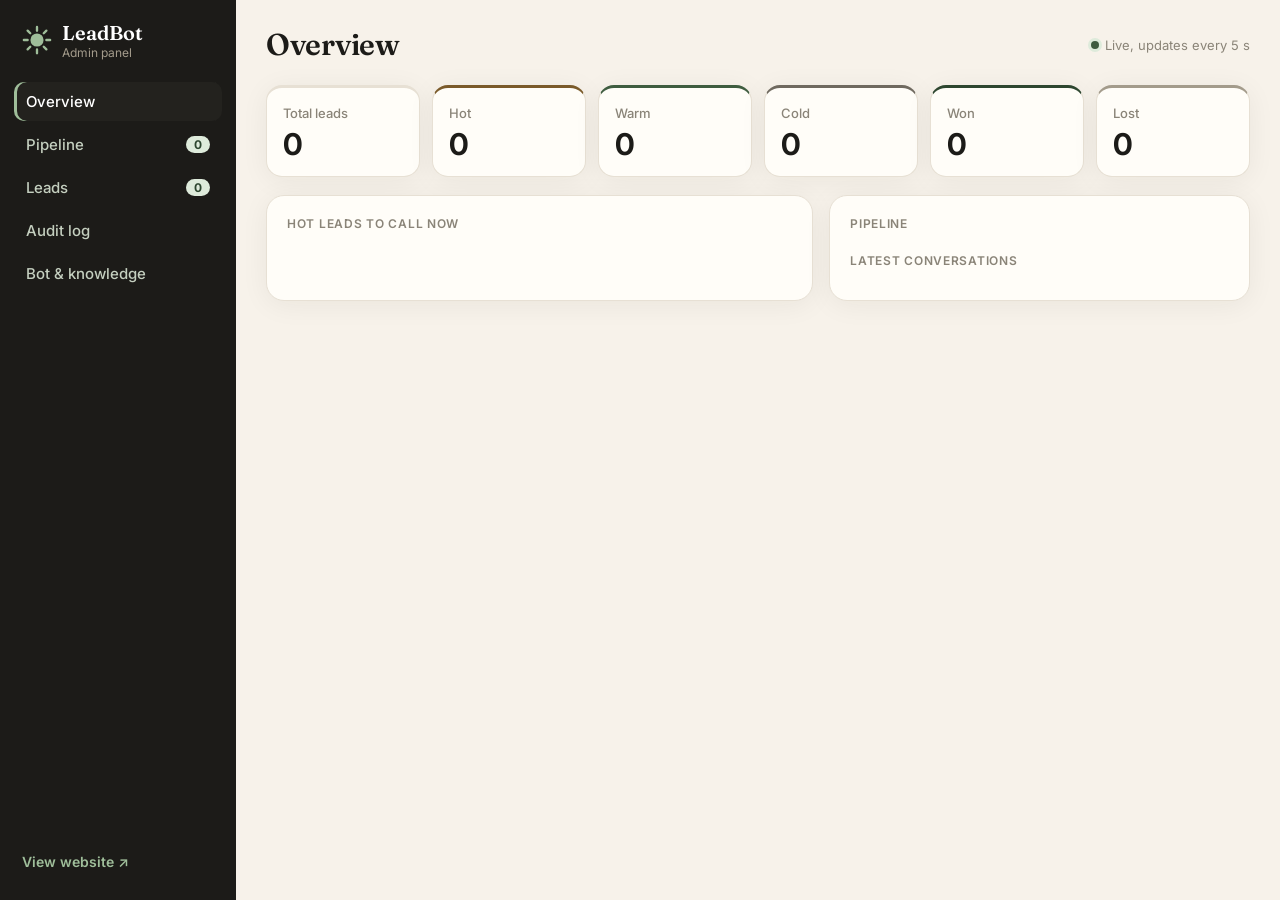
==== static/admin.html @ 6dea68d0 "Add styled report PDF and serve Fraunces + Inter locally report/build_report.py turns report/report." ====
<!doctype html>
<html lang="en">
<head>
  <meta charset="utf-8">
  <meta name="viewport" content="width=device-width, initial-scale=1">
  <title>LeadBot Admin Panel</title>
  <link rel="stylesheet" href="/static/fonts/fonts.css">
  <link rel="stylesheet" href="/static/admin.css">
</head>
<body>
  <aside class="side">
    <div class="brand">
      <svg viewBox="0 0 32 32" aria-hidden="true"><circle cx="16" cy="16" r="7" fill="#9FBE9A"/><g stroke="#9FBE9A" stroke-width="2.5" stroke-linecap="round"><path d="M16 2v4M16 26v4M2 16h4M26 16h4M6 6l2.8 2.8M23.2 23.2 26 26M6 26l2.8-2.8M23.2 8.8 26 6"/></g></svg>
      <div>LeadBot<small id="biz">Admin panel</small></div>
    </div>
    <nav>
      <a href="#overview" data-page="overview">Overview</a>
      <a href="#pipeline" data-page="pipeline">Pipeline <span id="nav-open" class="count">0</span></a>
      <a href="#leads" data-page="leads">Leads <span id="nav-count" class="count">0</span></a>
      <a href="#audit" data-page="audit">Audit log</a>
      <a href="#bot" data-page="bot">Bot &amp; knowledge <span id="nav-un" class="count alert" title="Unanswered questions" hidden>0</span></a>
    </nav>
    <div class="side-foot">
      <a href="/" target="_blank">View website &#8599;</a>
      <span id="mode" class="mode"></span>
    </div>
  </aside>

  <main>
    <header class="top">
      <h1 id="page-title">Overview</h1>
      <span class="live"><i></i> Live, updates every 5 s</span>
    </header>

    <!-- OVERVIEW -->
    <section id="page-overview" class="page">
      <div class="kpis">
        <div class="kpi"><span>Total leads</span><b id="k-total">0</b></div>
        <div class="kpi hot"><span>Hot</span><b id="k-hot">0</b></div>
        <div class="kpi warm"><span>Warm</span><b id="k-warm">0</b></div>
        <div class="kpi cold"><span>Cold</span><b id="k-cold">0</b></div>
        <div class="kpi won"><span>Won</span><b id="k-won">0</b></div>
        <div class="kpi lost"><span>Lost</span><b id="k-lost">0</b></div>
      </div>
      <div class="cols">
        <div class="box">
          <h2>Hot leads to call now</h2>
          <div id="hot-list" class="mini"></div>
        </div>
        <div class="box">
          <h2>Pipeline</h2>
          <div id="pipeline"></div>
          <h2 class="mt">Latest conversations</h2>
          <div id="recent-list" class="mini"></div>
        </div>
      </div>
    </section>

    <!-- PIPELINE: deals board, one column per stage -->
    <section id="page-pipeline" class="page" hidden>
      <div class="toolbar">
        <div id="p-tiers" class="tabs"></div>
        <label class="switch"><input type="checkbox" id="p-anon"> Show visitors without contact details</label>
      </div>
      <p class="hint">Drag a card to another column to move the deal. Click a card to open the lead. On a phone, open the lead and pick its stage.</p>
      <div id="board" class="board"></div>
    </section>

    <!-- LEADS -->
    <section id="page-leads" class="page" hidden>
      <div class="toolbar">
        <div id="tabs" class="tabs" role="tablist"></div>
        <input id="search" type="search" placeholder="Search name, phone, need...">
      </div>
      <p class="hint">Hot, Warm and Cold show open leads (any stage except Won or Lost). Won and Lost are closed deals you marked yourself.</p>
      <div class="table-wrap">
        <table>
          <thead><tr><th>Lead</th><th>Score</th><th>Need</th><th>Budget</th><th>Timeline</th><th>Stage</th><th>Last active</th></tr></thead>
          <tbody id="rows"></tbody>
        </table>
      </div>
    </section>

    <!-- AUDIT LOG -->
    <section id="page-audit" class="page" hidden>
      <div class="toolbar"><div id="a-tabs" class="tabs"></div></div>
      <p class="hint">Every owner action and key system event, newest first (the last 300).</p>
      <div class="table-wrap">
        <table class="audit">
          <thead><tr><th>When</th><th>Who</th><th>What</th><th>Details</th></tr></thead>
          <tbody id="a-rows"></tbody>
        </table>
      </div>
    </section>

    <!-- BOT -->
    <section id="page-bot" class="page" hidden>
      <div class="kpis three">
        <div class="kpi"><span>Bot mode</span><b id="b-mode">-</b><small id="b-mode-note"></small></div>
        <div class="kpi"><span>Lead scoring</span><b id="b-clf">-</b><small id="b-clf-note"></small></div>
        <div class="kpi"><span>Knowledge base</span><b id="b-sections">0</b><small id="b-sources">topics the bot can answer</small></div>
      </div>

      <!-- Try a question against the knowledge base and see what the bot would find -->
      <div class="box">
        <div class="box-head">
          <h2>Test the knowledge</h2>
          <a class="btn ghost" href="/chat" target="_blank">Open bot tester &#8599;</a>
        </div>
        <form id="kt-form" class="inline-form">
          <input id="kt-q" placeholder="Ask a test question, e.g. do you sell generators?" maxlength="500">
          <button class="btn" type="submit">Test</button>
        </form>
        <div id="kt-out"></div>
      </div>

      <div class="box mt16">
        <div class="box-head">
          <h2>Train the knowledge base</h2>
        </div>
        <div id="kb-tabs" class="tabs sub-tabs">
          <button data-kbtab="qa" class="active">Q&amp;A <span id="c-qa">0</span></button>
          <button data-kbtab="unanswered">Unanswered <span id="c-un" class="alert">0</span></button>
          <button data-kbtab="docs">Documents &amp; websites <span id="c-docs">0</span></button>
          <button data-kbtab="text">Main text</button>
        </div>

        <!-- Q&A pairs -->
        <div id="kb-qa" class="kb-pane">
          <p class="hint">Add a question and its answer. Add other ways people ask it (for example in Roman Urdu), one per line, so the bot recognises them too.</p>
          <form id="qa-form" class="qa-form">
            <input type="hidden" id="qa-id">
            <input type="hidden" id="qa-unanswered">
            <label>Question<input id="qa-q" required minlength="3" maxlength="300" placeholder="Do you install in Multan?"></label>
            <label>Other ways to ask <small>(optional, one per line)</small>
              <textarea id="qa-v" rows="2" maxlength="1000" placeholder="Multan mein lagate ho?&#10;Is Multan in your service area?"></textarea></label>
            <label>Answer<textarea id="qa-a" rows="3" required minlength="2" maxlength="2000" placeholder="Not yet. We currently install in Karachi, Lahore and Islamabad."></textarea></label>
            <div class="row">
              <button class="btn" type="submit" id="qa-submit">Add Q&amp;A</button>
              <button class="btn ghost" type="button" id="qa-cancel" hidden>Cancel</button>
              <span id="qa-status" class="hint"></span>
            </div>
          </form>
          <div id="qa-list" class="kb-list"></div>
        </div>

        <!-- Questions the bot could not answer -->
        <div id="kb-unanswered" class="kb-pane" hidden>
          <p class="hint">Questions visitors asked that the knowledge base could not answer confidently. Answer one and the bot knows it from the next message onwards.</p>
          <div id="un-list" class="kb-list"></div>
        </div>

        <!-- Uploaded files and imported web pages -->
        <div id="kb-docs" class="kb-pane" hidden>
          <div class="import-grid">
            <label class="drop" id="drop">
              <input type="file" id="file-in" accept=".pdf,.docx,.txt,.md" hidden>
              <b>Upload a document</b>
              <span>PDF, Word (.docx), TXT or Markdown, up to 5 MB. Click or drop a file here.</span>
            </label>
            <form id="url-form" class="url-box">
              <b>Import a web page</b>
              <span>Paste a page address, e.g. the business's existing website. Needs internet.</span>
              <div class="inline-form">
                <input id="url-in" type="url" placeholder="https://example.com/services" required>
                <button class="btn" type="submit">Import</button>
              </div>
            </form>
          </div>
          <p id="doc-status" class="hint"></p>
          <div id="doc-list" class="kb-list"></div>
        </div>

        <!-- The original main text (kb/business.md) -->
        <div id="kb-text-pane" class="kb-pane" hidden>
          <div class="row between">
            <p class="hint">The main business text (<code>kb/business.md</code>). Each <code>## Heading</code> is one topic.</p>
            <button id="kb-save" class="btn">Save changes</button>
          </div>
          <div id="kb-chips" class="chips"></div>
          <textarea id="kb-text" spellcheck="false"></textarea>
          <p id="kb-status" class="hint"></p>
        </div>
      </div>
    </section>
  </main>

  <!-- Lead detail drawer -->
  <div id="shade" class="shade" hidden></div>
  <aside id="drawer" class="drawer" hidden aria-label="Lead details">
    <div class="d-head">
      <div><h2 id="d-name"></h2><small id="d-sub"></small></div>
      <button id="d-close" class="x" aria-label="Close">&times;</button>
    </div>
    <div class="d-body">
      <div class="d-score">
        <div class="big"><b id="d-score"></b><span id="d-tier" class="badge"></span></div>
        <div class="bars">
          <div class="bar-label"><span>Rules</span><span id="d-rule"></span></div>
          <div class="bar"><i id="d-rule-bar"></i></div>
          <div class="bar-label"><span>Model (classifier)</span><span id="d-ml"></span></div>
          <div class="bar"><i id="d-ml-bar" class="ml"></i></div>
        </div>
      </div>
      <p id="d-reason" class="reason"></p>

      <h3>Details</h3>
      <dl id="d-fields" class="fields"></dl>

      <h3>Stage</h3>
      <div id="d-status" class="seg"></div>

      <h3>Notes</h3>
      <textarea id="d-notes" placeholder="e.g. Called on Monday, wants site visit Saturday"></textarea>
      <div class="row"><button id="d-save-notes" class="btn">Save notes</button><span id="d-notes-status" class="hint"></span></div>

      <h3>Conversation</h3>
      <div id="d-chat" class="chat"></div>

      <button id="d-delete" class="btn danger">Delete lead</button>
    </div>
  </aside>

  <script src="/static/admin.js" defer></script>
  <script src="/static/admin-pipeline.js" defer></script>
  <script src="/static/admin-kb.js" defer></script>
</body>
</html>
---- static/fonts/fonts.css ----
/* Local copies of Fraunces and Inter (SIL Open Font License, see the OFL files here), so every
   page shows the right fonts with no internet. Variable fonts: one file covers every weight. */
@font-face {
  font-family: "Inter";
  src: url("/static/fonts/Inter-Variable.ttf") format("truetype");
  font-weight: 100 900;
  font-style: normal;
  font-display: swap;
}
@font-face {
  font-family: "Fraunces";
  src: url("/static/fonts/Fraunces-Variable.ttf") format("truetype");
  font-weight: 100 900;
  font-style: normal;
  font-display: swap;
}
@font-face {
  font-family: "Fraunces";
  src: url("/static/fonts/Fraunces-Italic-Variable.ttf") format("truetype");
  font-weight: 100 900;
  font-style: italic;
  font-display: swap;
}
/* Fraunces has a "wonky" axis that swaps in quirky letter shapes (mostly in italics); keep the standard shapes. */
*, *::before, *::after { font-variation-settings: "WONK" 0 !important; }
---- static/admin.css ----
/* LeadBot admin panel. Fonts: Fraunces (headings) + Inter (everything else). */
:root {
  /* palette */
  --ink: #1C1B18; --ink-2: #4B463D; --text: #5F5A51; --muted: #8A8478; --faint: #A39B8B;
  --line: #E7E0D4; --line-2: #EDE6D8; --bg: #F7F2EA; --card: #FFFDF8; --soft: #F7F4EE;
  --green: #3E5C3F; --green-d: #2D462F; --green-tint: #DEEBDB; --green-tint-2: #E8F0E4;
  --blue: #2B5CE6; --blue-tint: #EEF3FB; --navy: #2E3A6E;
  --side: #1C1B18; --side-2: #23221E; --side-text: #C4CFBF; --side-active: #9FBE9A;
  --danger: hsl(0 84.2% 60.2%);
  /* lead tiers (temperature) and pipeline statuses */
  --hot: #7A5A2A; --warm: #3E5C3F; --cold: #6F695F;
  --new: #2E3A6E; --contacted: #4C36D6; --site_visit: #5E3A6E; --quote_sent: #7A5A2A; --won: #2D462F; --lost: #A39B8B;
  --shadow: 0 4px 28px rgba(31, 35, 25, .06);
  --font-display: "Fraunces", Georgia, serif;
  --font-body: "Inter", -apple-system, BlinkMacSystemFont, "Segoe UI", sans-serif;
}
* { box-sizing: border-box; }
body { margin: 0; font-family: var(--font-body); background: var(--bg); color: var(--ink); display: flex; min-height: 100vh; -webkit-font-smoothing: antialiased; }
h1, h2, h3 { margin: 0; }
h1 { font-family: var(--font-display); font-weight: 600; letter-spacing: -.01em; }
[hidden] { display: none !important; }

/* sidebar */
.side { width: 236px; flex: none; background: var(--side); color: var(--side-text); display: flex; flex-direction: column; padding: 20px 14px; position: sticky; top: 0; height: 100vh; }
.brand { display: flex; gap: 10px; align-items: center; color: #fff; font-family: var(--font-display); font-weight: 600; font-size: 20px; padding: 0 8px 22px; }
.brand svg { width: 30px; height: 30px; }
.brand small { display: block; font-family: var(--font-body); font-weight: 400; font-size: 12px; color: var(--faint); }
.side nav { display: flex; flex-direction: column; gap: 4px; }
.side nav a { display: flex; justify-content: space-between; align-items: center; padding: 10px 12px; border-radius: 10px; color: var(--side-text); text-decoration: none; font-size: 15px; font-weight: 500; }
.side nav a:hover { background: var(--side-2); }
.side nav a.active { background: var(--side-2); color: #fff; box-shadow: inset 3px 0 0 var(--side-active); }
.count { background: var(--green-tint); color: var(--green-d); font-size: 12px; font-weight: 700; padding: 1px 8px; border-radius: 99px; }
.count.alert { background: var(--danger); color: #fff; }
.side-foot { margin-top: auto; display: flex; flex-direction: column; gap: 10px; padding: 0 8px; font-size: 14px; }
.side-foot a { color: var(--side-active); text-decoration: none; font-weight: 600; }
.mode { font-size: 12px; color: var(--faint); }

/* main */
main { flex: 1; min-width: 0; padding: 26px 30px 40px; }
.top { display: flex; justify-content: space-between; align-items: center; gap: 12px; margin-bottom: 22px; }
.top h1 { font-size: 30px; }
.live { font-size: 13px; color: var(--muted); display: flex; align-items: center; gap: 6px; }
.live i { width: 8px; height: 8px; border-radius: 50%; background: var(--green); box-shadow: 0 0 0 3px var(--green-tint); }

.kpis { display: grid; grid-template-columns: repeat(6, 1fr); gap: 12px; margin-bottom: 18px; }
.kpis.three { grid-template-columns: repeat(3, 1fr); }
.kpi { background: var(--card); border: 1px solid var(--line); border-radius: 16px; padding: 14px 16px; box-shadow: var(--shadow); border-top: 3px solid var(--line); }
.kpi span { font-size: 13px; color: var(--muted); font-weight: 500; }
.kpi b { display: block; font-size: 30px; font-weight: 700; margin-top: 4px; letter-spacing: -.02em; }
.kpi small { display: block; font-size: 12px; color: var(--muted); margin-top: 2px; }
.kpi.hot { border-top-color: var(--hot); } .kpi.warm { border-top-color: var(--warm); } .kpi.cold { border-top-color: var(--cold); }
.kpi.won { border-top-color: var(--won); } .kpi.lost { border-top-color: var(--lost); }

.cols { display: grid; grid-template-columns: 1.3fr 1fr; gap: 16px; }
.cols > * { min-width: 0; }  /* let long previews truncate instead of widening the page */
.box { background: var(--card); border: 1px solid var(--line); border-radius: 18px; padding: 20px; box-shadow: var(--shadow); }
.box h2 { font-size: 12px; font-weight: 600; text-transform: uppercase; letter-spacing: .06em; color: var(--muted); margin-bottom: 12px; }
.box h2.mt { margin-top: 22px; }
.box-head { display: flex; justify-content: space-between; align-items: center; gap: 12px; flex-wrap: wrap; }
.box-head h2 { margin: 0; }
.actions { display: flex; gap: 8px; }

.mini .item { display: flex; align-items: center; gap: 12px; padding: 10px 8px; border-radius: 10px; cursor: pointer; border-bottom: 1px solid var(--line-2); }
.mini .item:hover { background: var(--green-tint-2); }
.mini .item .who { flex: 1; min-width: 0; }
.mini .item .who b { display: block; font-size: 14px; font-weight: 600; }
.mini .item .who small { display: block; font-size: 13px; color: var(--muted); white-space: nowrap; overflow: hidden; text-overflow: ellipsis; }
.mini .item time { font-size: 12px; color: var(--muted); white-space: nowrap; }
.empty { color: var(--muted); font-size: 14px; padding: 14px 8px; }

.pipe { margin-bottom: 10px; }
.pipe .bar-label { font-size: 14px; }

/* badges + pills */
.badge { display: inline-block; padding: 2px 9px; border-radius: 99px; font-size: 12px; font-weight: 700; color: #fff; text-transform: capitalize; white-space: nowrap; }
.badge.hot { background: var(--hot); } .badge.warm { background: var(--warm); } .badge.cold { background: var(--cold); }
.pill { display: inline-block; padding: 2px 9px; border-radius: 99px; font-size: 12px; font-weight: 600; text-transform: capitalize; }
.pill.new { background: var(--blue-tint); color: var(--new); }
.pill.contacted { background: #ECE9FB; color: var(--contacted); }
.pill.won { background: var(--green-tint); color: var(--won); }
.pill.lost { background: #EFEAE0; color: #6F695F; }
.pill.site_visit { background: #E8DCEB; color: var(--site_visit); }
.pill.quote_sent { background: #F2E3CF; color: var(--quote_sent); }

/* leads page */
.toolbar { display: flex; justify-content: space-between; align-items: center; gap: 12px; flex-wrap: wrap; }
.tabs { display: flex; gap: 6px; flex-wrap: wrap; }
.tabs button { border: 1px solid var(--line); background: var(--card); border-radius: 99px; padding: 7px 14px; font: inherit; font-size: 14px; font-weight: 500; cursor: pointer; color: var(--ink-2); }
.tabs button:hover { border-color: var(--green); }
.tabs button.active { background: var(--green); color: #fff; border-color: var(--green); }
.tabs button span { opacity: .65; margin-left: 4px; }
#search { border: 1px solid var(--line); background: var(--card); border-radius: 10px; padding: 9px 12px; font: inherit; font-size: 14px; width: 260px; max-width: 100%; color: var(--ink); }
#search:focus { outline: none; border-color: var(--green); }
.hint { font-size: 13px; color: var(--muted); margin: 10px 0; }
code { background: var(--soft); border: 1px solid var(--line-2); padding: 0 5px; border-radius: 4px; font-size: 12px; }
.table-wrap { overflow-x: auto; background: var(--card); border: 1px solid var(--line); border-radius: 18px; box-shadow: var(--shadow); }
table { width: 100%; border-collapse: collapse; min-width: 780px; }
th, td { text-align: left; padding: 12px 14px; font-size: 14px; border-bottom: 1px solid var(--line-2); vertical-align: middle; }
th { font-size: 11px; font-weight: 600; letter-spacing: .05em; text-transform: uppercase; color: var(--muted); background: var(--soft); }
td b { font-weight: 600; }
tbody tr { cursor: pointer; }
tbody tr:hover { background: var(--green-tint-2); }
td .sub { display: block; font-size: 12px; color: var(--muted); margin-top: 2px; }
td.none { color: var(--faint); }

/* buttons */
.btn { border: 0; background: var(--green); color: #fff; border-radius: 10px; padding: 9px 16px; font: inherit; font-size: 14px; font-weight: 600; cursor: pointer; text-decoration: none; display: inline-block; }
.btn:hover { background: var(--green-d); }
.btn:disabled { opacity: .5; cursor: default; }
.btn.ghost { background: var(--card); color: var(--ink); box-shadow: inset 0 0 0 1px var(--line); }
.btn.ghost:hover { box-shadow: inset 0 0 0 1px var(--green); background: var(--card); }
.btn.danger { background: transparent; color: var(--danger); box-shadow: inset 0 0 0 1px #F5C2C2; margin-top: 24px; }

/* bot page */
.chips { display: flex; flex-wrap: wrap; gap: 6px; margin-bottom: 12px; }
.chips span { background: var(--green-tint-2); color: var(--green-d); border: 1px solid #C9D8C4; border-radius: 99px; padding: 3px 10px; font-size: 13px; font-weight: 500; }
#kb-text { width: 100%; min-height: 420px; border: 1px solid var(--line); background: #fff; border-radius: 12px; padding: 14px; font: 14px/1.6 ui-monospace, Consolas, monospace; resize: vertical; color: var(--ink); }
#kb-text:focus { outline: none; border-color: var(--green); }

/* drawer */
.shade { position: fixed; inset: 0; background: rgba(28, 27, 24, .35); z-index: 20; }
.drawer { position: fixed; top: 0; right: 0; bottom: 0; width: 480px; max-width: 100vw; background: var(--card); z-index: 21; display: flex; flex-direction: column; box-shadow: -12px 0 40px rgba(28, 27, 24, .18); animation: slide .2s ease; }
@keyframes slide { from { transform: translateX(30px); opacity: 0; } to { transform: none; opacity: 1; } }
.d-head { display: flex; justify-content: space-between; align-items: flex-start; gap: 12px; padding: 18px 20px; border-bottom: 1px solid var(--line); }
.d-head h2 { font-family: var(--font-display); font-weight: 600; font-size: 24px; }
.d-head small { color: var(--muted); font-size: 13px; }
.x { background: none; border: 0; font-size: 28px; line-height: 1; cursor: pointer; color: var(--muted); }
.d-body { flex: 1; overflow-y: auto; padding: 18px 20px 30px; }
.d-body h3 { font-size: 12px; font-weight: 600; text-transform: uppercase; letter-spacing: .06em; color: var(--muted); margin: 22px 0 10px; }
.d-score { display: flex; gap: 20px; align-items: center; }
.big { text-align: center; }
.big b { display: block; font-size: 44px; font-weight: 700; line-height: 1; margin-bottom: 6px; letter-spacing: -.02em; }
.bars { flex: 1; }
.bar-label { display: flex; justify-content: space-between; font-size: 13px; color: var(--ink-2); margin-top: 6px; }
.bar { height: 8px; background: var(--line-2); border-radius: 99px; overflow: hidden; margin-top: 4px; }
.bar i { display: block; height: 100%; width: 0; background: var(--green); transition: width .4s; }
.bar i.ml { background: var(--blue); }
.reason { font-size: 14px; color: var(--ink-2); background: var(--soft); border: 1px solid var(--line-2); border-radius: 10px; padding: 10px 12px; margin: 14px 0 0; line-height: 1.5; }
.fields { display: grid; grid-template-columns: 100px 1fr; gap: 8px 12px; margin: 0; font-size: 14px; }
.fields dt { color: var(--muted); text-transform: capitalize; }
.fields dd { margin: 0; font-weight: 600; word-break: break-word; }
.fields dd.none { color: var(--faint); font-weight: 400; }
.seg { display: grid; grid-template-columns: repeat(3, 1fr); gap: 6px; }
.seg button { border: 1px solid var(--line); background: #fff; border-radius: 10px; padding: 8px 4px; font: inherit; font-size: 14px; font-weight: 500; cursor: pointer; text-transform: capitalize; color: var(--ink-2); }
.seg button.active.new { background: var(--blue-tint); border-color: var(--new); color: var(--new); }
.seg button.active.contacted { background: #ECE9FB; border-color: var(--contacted); color: var(--contacted); }
.seg button.active.won { background: var(--green-tint); border-color: var(--won); color: var(--won); }
.seg button.active.lost { background: #EFEAE0; border-color: var(--muted); color: #6F695F; }
.seg button.active.site_visit { background: #E8DCEB; border-color: var(--site_visit); color: var(--site_visit); }
.seg button.active.quote_sent { background: #F2E3CF; border-color: var(--quote_sent); color: var(--quote_sent); }
#d-notes { width: 100%; min-height: 80px; border: 1px solid var(--line); border-radius: 10px; padding: 10px; font: inherit; font-size: 14px; resize: vertical; color: var(--ink); }
#d-notes:focus { outline: none; border-color: var(--green); }
.row { display: flex; align-items: center; gap: 10px; margin-top: 8px; }
.row .hint { margin: 0; }
.chat { display: flex; flex-direction: column; gap: 8px; background: var(--bg); border-radius: 12px; padding: 12px; }
.chat .m { max-width: 85%; padding: 8px 12px; border-radius: 14px; font-size: 14px; line-height: 1.45; white-space: pre-wrap; word-wrap: break-word; }
.chat .m.user { align-self: flex-end; background: var(--green); color: #fff; border-bottom-right-radius: 4px; }
.chat .m.assistant { align-self: flex-start; background: #fff; border: 1px solid var(--line); border-bottom-left-radius: 4px; }
.chat time { display: block; font-size: 11px; opacity: .7; margin-top: 3px; }

/* ---------- knowledge-base training (admin-kb.js) ---------- */
.mt16 { margin-top: 16px; }
.tabs button span.alert { background: var(--danger); color: #fff; opacity: 1; border-radius: 99px; padding: 0 6px; font-size: 12px; }
.tabs button.active span.alert { background: #fff; color: var(--danger); }
.sub-tabs { margin: 14px 0 6px; }
.inline-form { display: flex; gap: 8px; margin-top: 10px; }
.inline-form input { flex: 1; min-width: 0; border: 1px solid var(--line); background: #fff; border-radius: 10px; padding: 9px 12px; font: inherit; font-size: 14px; color: var(--ink); }
.inline-form input:focus, .qa-form input:focus, .qa-form textarea:focus { outline: none; border-color: var(--green); }
.row.between { justify-content: space-between; flex-wrap: wrap; }
.btn.small { padding: 6px 12px; font-size: 13px; }
.danger-text { color: var(--danger) !important; }

.verdict { font-size: 14px; border-radius: 10px; padding: 10px 12px; margin: 14px 0 10px; line-height: 1.6; }
.verdict .btn { margin-left: 8px; }
.verdict.ok { background: var(--green-tint); color: var(--green-d); }
.verdict.bad { background: #F2E3CF; color: #7A5A2A; }
.match { border: 1px solid var(--line); border-radius: 12px; padding: 10px 12px; margin-top: 8px; background: #fff; }
.match.top { border-color: var(--green); }
.match-head { display: flex; align-items: center; gap: 8px; font-size: 14px; }
.match-head b { font-weight: 600; }
.match-head .pct { margin-left: auto; font-size: 13px; color: var(--muted); white-space: nowrap; }
.match .bar i { background: var(--green); }
.match p { margin: 8px 0 0; font-size: 13px; color: var(--text); line-height: 1.5; }

.src { display: inline-block; font-size: 11px; font-weight: 700; padding: 1px 7px; border-radius: 99px; text-transform: uppercase; letter-spacing: .03em; }
.src.text { background: #EFEAE0; color: var(--ink-2); }
.src.qa { background: #F2E3CF; color: #7A5A2A; }
.src.file { background: var(--blue-tint); color: var(--navy); }
.src.url { background: #E8DCEB; color: #5E3A6E; }

.qa-form { display: grid; gap: 10px; background: var(--soft); border: 1px solid var(--line-2); border-radius: 14px; padding: 14px; }
.qa-form label { display: grid; gap: 4px; font-size: 13px; font-weight: 600; color: var(--ink-2); }
.qa-form label small { font-weight: 400; color: var(--muted); }
.qa-form input, .qa-form textarea { border: 1px solid var(--line); border-radius: 10px; padding: 9px 11px; font: inherit; font-size: 14px; font-weight: 400; resize: vertical; background: #fff; color: var(--ink); }
.qa-form .row { margin-top: 0; }

.kb-list { margin-top: 12px; }
.kb-item { display: flex; gap: 12px; align-items: flex-start; padding: 12px 4px; border-bottom: 1px solid var(--line-2); }
.kb-main { flex: 1; min-width: 0; font-size: 14px; }
.kb-main b { display: block; font-weight: 600; }
.kb-main small { display: block; color: var(--muted); font-size: 12px; margin-top: 3px; }
.kb-main p { margin: 6px 0 4px; color: var(--text); line-height: 1.5; }
.kb-actions { display: flex; gap: 6px; flex: none; }

.import-grid { display: grid; grid-template-columns: 1fr 1fr; gap: 12px; }
.drop, .url-box { border: 2px dashed var(--line); border-radius: 14px; padding: 18px; display: flex; flex-direction: column; gap: 4px; font-size: 14px; background: #fff; }
.drop { cursor: pointer; text-align: center; justify-content: center; }
.drop:hover, .drop.over { border-color: var(--green); background: var(--green-tint-2); }
.url-box { border-style: solid; border-width: 1px; }
.drop b, .url-box b { font-weight: 600; }
.drop span, .url-box span { color: var(--muted); font-size: 13px; }
.preview { margin-top: 10px; background: var(--soft); border: 1px solid var(--line-2); border-radius: 10px; padding: 10px; }
.preview .topic { font-size: 13px; color: var(--text); padding: 6px 0; border-top: 1px solid var(--line-2); }
.preview .topic b { display: inline; color: var(--ink); margin-right: 4px; }

/* ---------- pipeline board (admin-pipeline.js) ---------- */
.switch { display: flex; align-items: center; gap: 8px; font-size: 14px; color: var(--ink-2); cursor: pointer; }
.switch input { width: 16px; height: 16px; accent-color: var(--green); }
.board { display: grid; grid-template-columns: repeat(6, minmax(160px, 1fr)); gap: 12px; overflow-x: auto; padding-bottom: 8px; align-items: start; }
.col { background: var(--soft); border: 1px solid var(--line); border-radius: 16px; min-height: 360px; display: flex; flex-direction: column; transition: background .15s, border-color .15s; }
.col.over { background: var(--green-tint-2); border-color: var(--green); border-style: dashed; }
.col-head { display: flex; justify-content: space-between; align-items: center; padding: 12px 14px; border-bottom: 3px solid var(--line); font-size: 14px; }
.col.new .col-head { border-bottom-color: var(--new); } .col.contacted .col-head { border-bottom-color: var(--contacted); }
.col.site_visit .col-head { border-bottom-color: var(--site_visit); } .col.quote_sent .col-head { border-bottom-color: var(--quote_sent); }
.col.won .col-head { border-bottom-color: var(--won); } .col.lost .col-head { border-bottom-color: var(--lost); }
.col-head b { font-weight: 600; }
.col-count { background: var(--card); border: 1px solid var(--line); border-radius: 99px; padding: 0 8px; font-size: 12px; font-weight: 600; color: var(--ink-2); }
.col-body { padding: 10px; display: flex; flex-direction: column; gap: 8px; flex: 1; }
.col-empty { color: var(--faint); font-size: 13px; text-align: center; padding: 18px 0; }
.deal { background: var(--card); border: 1px solid var(--line); border-radius: 12px; padding: 10px 12px; cursor: grab; box-shadow: 0 1px 2px rgba(31, 35, 25, .05); }
.deal:hover { border-color: var(--green); }
.deal.lifted { opacity: .45; cursor: grabbing; }
.deal-top { display: flex; flex-wrap: wrap; justify-content: space-between; align-items: flex-start; gap: 4px 8px; }
.deal-top b { font-size: 14px; font-weight: 600; overflow-wrap: break-word; }
.deal-facts { font-size: 12.5px; color: var(--text); margin-top: 6px; line-height: 1.4; }
.deal-foot { display: flex; justify-content: space-between; gap: 8px; margin-top: 8px; font-size: 12px; color: var(--muted); }
.deal-foot span { overflow: hidden; text-overflow: ellipsis; white-space: nowrap; }
.deal-foot time { white-space: nowrap; }

/* ---------- audit log ---------- */
table.audit { min-width: 720px; }
table.audit td.detail { color: var(--text); max-width: 420px; word-break: break-word; }
table.audit tbody tr { cursor: default; }
table.audit tbody tr.linked { cursor: pointer; }
table.audit tbody tr:not(.linked):hover { background: transparent; }
.src.lead { background: var(--green-tint); color: var(--green-d); }
.src.kb { background: #F2E3CF; color: #7A5A2A; }
.src.auth { background: var(--blue-tint); color: var(--navy); }
.src.system { background: #E8DCEB; color: #5E3A6E; }

/* tablet + phone: sidebar becomes a top bar */
@media (max-width: 1000px) {
  .kpis { grid-template-columns: repeat(3, 1fr); }
  .cols { grid-template-columns: 1fr; }
}
@media (max-width: 760px) {
  body { flex-direction: column; }
  .side { width: auto; height: auto; position: static; flex-direction: row; flex-wrap: wrap; align-items: center; gap: 8px; padding: 12px 16px; }
  .brand { padding: 0; margin-right: auto; }
  .side nav { flex-direction: row; width: 100%; overflow-x: auto; }
  .side nav a { white-space: nowrap; padding: 8px 10px; gap: 6px; }
  .side-foot { display: none; }
  main { padding: 16px; }
  .top h1 { font-size: 26px; }
  .kpis, .kpis.three { grid-template-columns: repeat(2, 1fr); }
  .live { display: none; }
  #search { width: 100%; }
  .import-grid { grid-template-columns: 1fr; }
  .kb-item { flex-direction: column; }
}
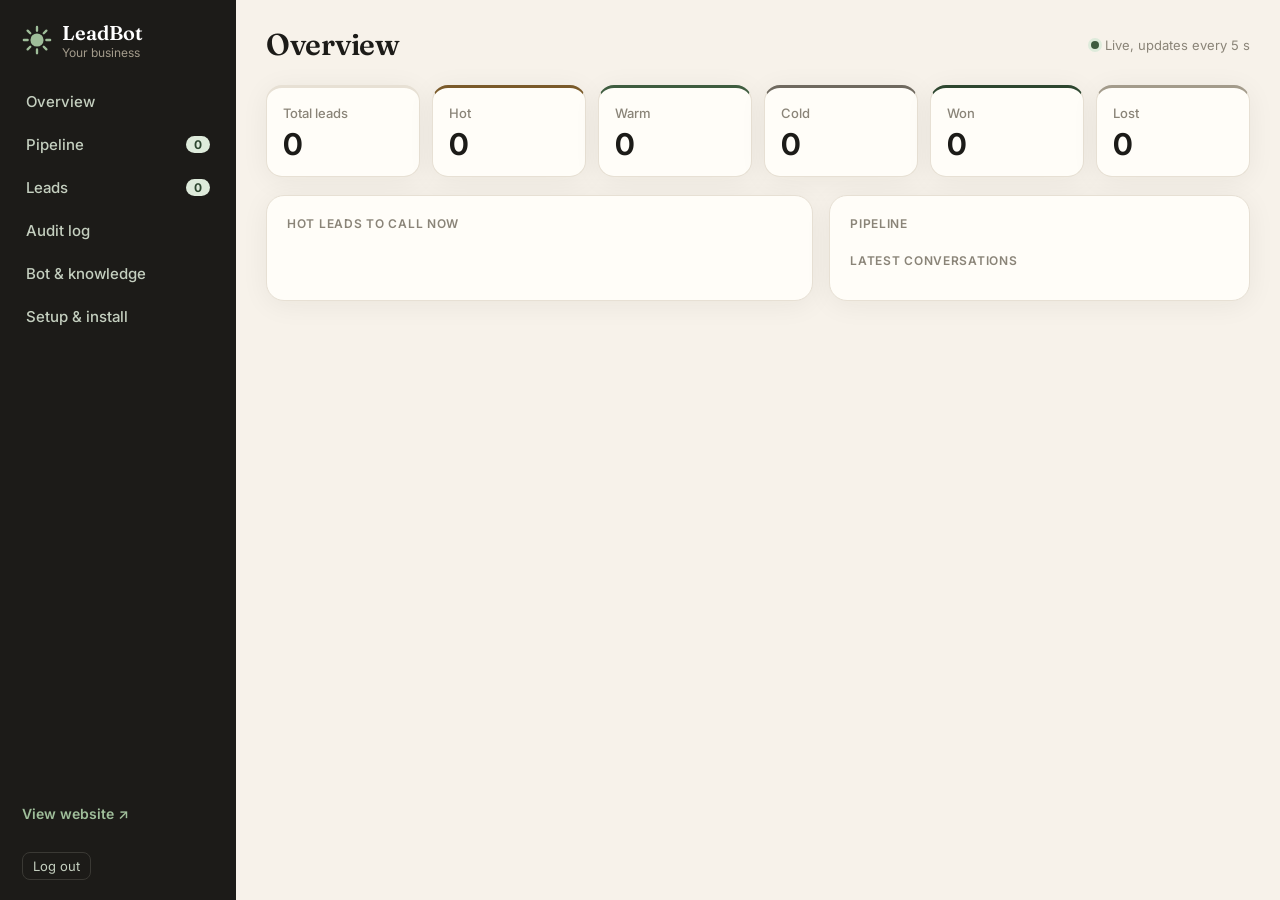
==== commit 80adc2a5: "Turn LeadBot into a multi-business product with sign-up, setup wizard and embed code Businesses sign" ====
--- a/static/admin.html
+++ b/static/admin.html
@@ -11,7 +11,7 @@
   <aside class="side">
     <div class="brand">
       <svg viewBox="0 0 32 32" aria-hidden="true"><circle cx="16" cy="16" r="7" fill="#9FBE9A"/><g stroke="#9FBE9A" stroke-width="2.5" stroke-linecap="round"><path d="M16 2v4M16 26v4M2 16h4M26 16h4M6 6l2.8 2.8M23.2 23.2 26 26M6 26l2.8-2.8M23.2 8.8 26 6"/></g></svg>
-      <div>LeadBot<small id="biz">Admin panel</small></div>
+      <div>LeadBot<small id="biz">Your business</small></div>
     </div>
     <nav>
       <a href="#overview" data-page="overview">Overview</a>
@@ -19,10 +19,13 @@
       <a href="#leads" data-page="leads">Leads <span id="nav-count" class="count">0</span></a>
       <a href="#audit" data-page="audit">Audit log</a>
       <a href="#bot" data-page="bot">Bot &amp; knowledge <span id="nav-un" class="count alert" title="Unanswered questions" hidden>0</span></a>
+      <a href="/app/setup">Setup &amp; install</a>
     </nav>
     <div class="side-foot">
-      <a href="/" target="_blank">View website &#8599;</a>
+      <a id="site-link" href="/" target="_blank">View website &#8599;</a>
       <span id="mode" class="mode"></span>
+      <span id="user" class="mode"></span>
+      <button id="logout" class="logout" type="button">Log out</button>
     </div>
   </aside>
 
@@ -105,7 +108,7 @@
       <div class="box">
         <div class="box-head">
           <h2>Test the knowledge</h2>
-          <a class="btn ghost" href="/chat" target="_blank">Open bot tester &#8599;</a>
+          <a class="btn ghost" href="/app/setup">Live preview &amp; setup &#8599;</a>
         </div>
         <form id="kt-form" class="inline-form">
           <input id="kt-q" placeholder="Ask a test question, e.g. do you sell generators?" maxlength="500">
--- a/static/admin.css
+++ b/static/admin.css
@@ -34,6 +34,8 @@
 .side-foot { margin-top: auto; display: flex; flex-direction: column; gap: 10px; padding: 0 8px; font-size: 14px; }
 .side-foot a { color: var(--side-active); text-decoration: none; font-weight: 600; }
 .mode { font-size: 12px; color: var(--faint); }
+.logout { align-self: flex-start; background: none; border: 1px solid #3a3934; color: var(--side-text); border-radius: 8px; padding: 5px 10px; font: inherit; font-size: 13px; cursor: pointer; }
+.logout:hover { border-color: var(--side-active); color: #fff; }
 
 /* main */
 main { flex: 1; min-width: 0; padding: 26px 30px 40px; }
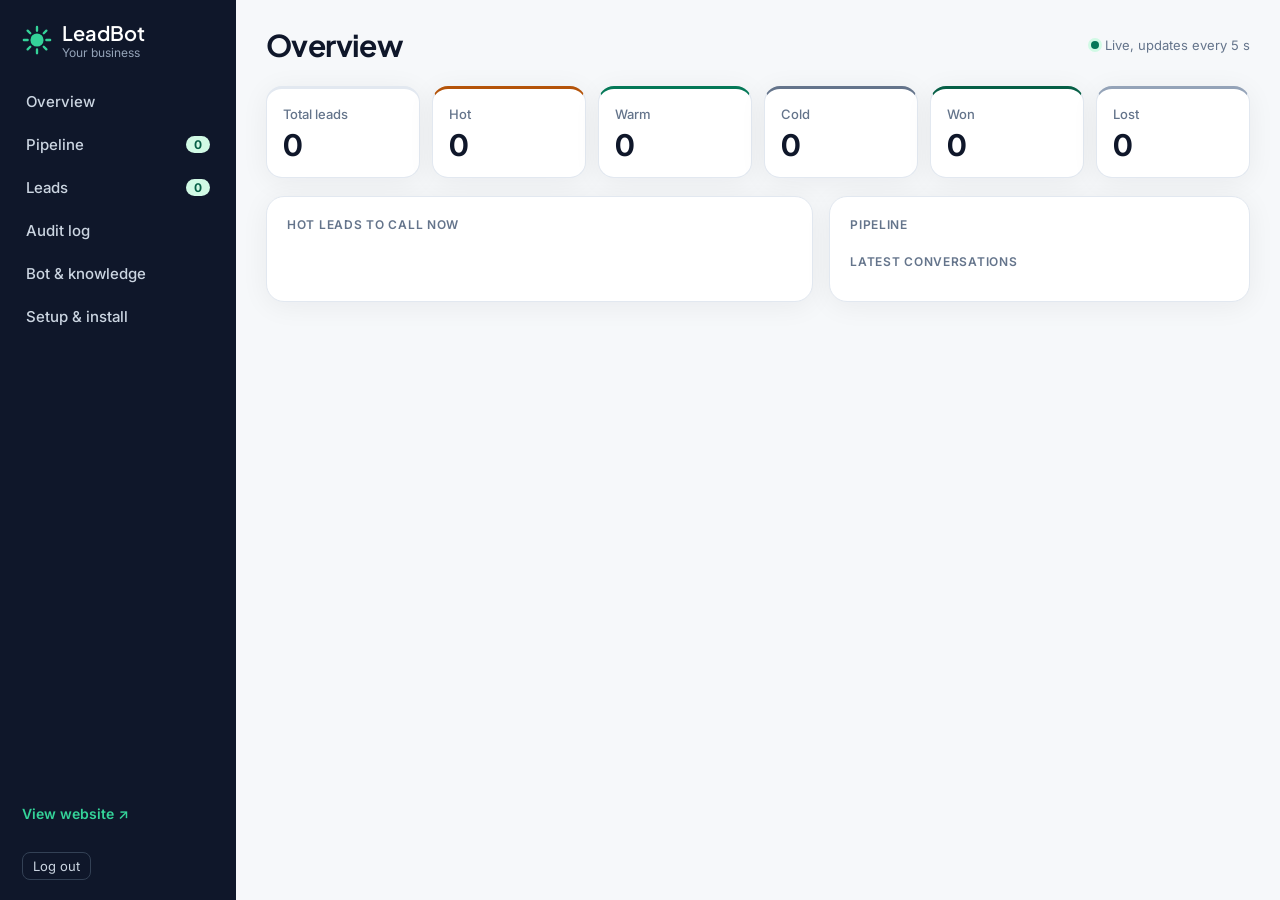
==== commit 47de02b8: "Try the Commerce Emerald skin from Google Stitch Emerald #047857 with mint and amber accents on whit" ====
--- a/static/admin.html
+++ b/static/admin.html
@@ -10,7 +10,7 @@
 <body>
   <aside class="side">
     <div class="brand">
-      <svg viewBox="0 0 32 32" aria-hidden="true"><circle cx="16" cy="16" r="7" fill="#9FBE9A"/><g stroke="#9FBE9A" stroke-width="2.5" stroke-linecap="round"><path d="M16 2v4M16 26v4M2 16h4M26 16h4M6 6l2.8 2.8M23.2 23.2 26 26M6 26l2.8-2.8M23.2 8.8 26 6"/></g></svg>
+      <svg viewBox="0 0 32 32" aria-hidden="true"><circle cx="16" cy="16" r="7" fill="#34D399"/><g stroke="#34D399" stroke-width="2.5" stroke-linecap="round"><path d="M16 2v4M16 26v4M2 16h4M26 16h4M6 6l2.8 2.8M23.2 23.2 26 26M6 26l2.8-2.8M23.2 8.8 26 6"/></g></svg>
       <div>LeadBot<small id="biz">Your business</small></div>
     </div>
     <nav>
@@ -162,8 +162,13 @@
               <span>PDF, Word (.docx), TXT or Markdown, up to 5 MB. Click or drop a file here.</span>
             </label>
             <form id="url-form" class="url-box">
-              <b>Import a web page</b>
-              <span>Paste a page address, e.g. the business's existing website. Needs internet.</span>
+              <b>Import a website</b>
+              <span>Paste the business's website address. LeadBot reads every page it links to (up to 30). Needs internet.</span>
+              <select id="crawl-mode" aria-label="What to import">
+                <option value="domain">All pages on this website</option>
+                <option value="path">All pages under this address</option>
+                <option value="exact">Only this page</option>
+              </select>
               <div class="inline-form">
                 <input id="url-in" type="url" placeholder="https://example.com/services" required>
                 <button class="btn" type="submit">Import</button>
--- a/static/fonts/fonts.css
+++ b/static/fonts/fonts.css
@@ -1,3 +1,5 @@
+/* Headings use Plus Jakarta Sans from Google Fonts; offline, they fall back to the local Inter below. */
+@import url("https://fonts.googleapis.com/css2?family=Plus+Jakarta+Sans:wght@500;600;700;800&display=swap");
 /* Local copies of Fraunces and Inter (SIL Open Font License, see the OFL files here), so every
    page shows the right fonts with no internet. Variable fonts: one file covers every weight. */
 @font-face {
--- a/static/admin.css
+++ b/static/admin.css
@@ -1,17 +1,17 @@
 /* LeadBot admin panel. Fonts: Fraunces (headings) + Inter (everything else). */
 :root {
   /* palette */
-  --ink: #1C1B18; --ink-2: #4B463D; --text: #5F5A51; --muted: #8A8478; --faint: #A39B8B;
-  --line: #E7E0D4; --line-2: #EDE6D8; --bg: #F7F2EA; --card: #FFFDF8; --soft: #F7F4EE;
-  --green: #3E5C3F; --green-d: #2D462F; --green-tint: #DEEBDB; --green-tint-2: #E8F0E4;
+  --ink: #0F172A; --ink-2: #334155; --text: #475569; --muted: #64748B; --faint: #94A3B8;
+  --line: #E2E8F0; --line-2: #EEF2F6; --bg: #F6F8FA; --card: #FFFFFF; --soft: #F8FAFC;
+  --green: #047857; --green-d: #065F46; --green-tint: #D1FAE5; --green-tint-2: #ECFDF5;
   --blue: #2B5CE6; --blue-tint: #EEF3FB; --navy: #2E3A6E;
-  --side: #1C1B18; --side-2: #23221E; --side-text: #C4CFBF; --side-active: #9FBE9A;
+  --side: #0F172A; --side-2: #1E293B; --side-text: #CBD5E1; --side-active: #34D399;
   --danger: hsl(0 84.2% 60.2%);
   /* lead tiers (temperature) and pipeline statuses */
-  --hot: #7A5A2A; --warm: #3E5C3F; --cold: #6F695F;
-  --new: #2E3A6E; --contacted: #4C36D6; --site_visit: #5E3A6E; --quote_sent: #7A5A2A; --won: #2D462F; --lost: #A39B8B;
-  --shadow: 0 4px 28px rgba(31, 35, 25, .06);
-  --font-display: "Fraunces", Georgia, serif;
+  --hot: #B45309; --warm: #047857; --cold: #64748B;
+  --new: #2E3A6E; --contacted: #4C36D6; --site_visit: #7C3AED; --quote_sent: #B45309; --won: #065F46; --lost: #94A3B8;
+  --shadow: 0 4px 28px rgba(15, 23, 42, .06);
+  --font-display: "Plus Jakarta Sans", "Inter", -apple-system, "Segoe UI", sans-serif;
   --font-body: "Inter", -apple-system, BlinkMacSystemFont, "Segoe UI", sans-serif;
 }
 * { box-sizing: border-box; }
@@ -34,7 +34,7 @@
 .side-foot { margin-top: auto; display: flex; flex-direction: column; gap: 10px; padding: 0 8px; font-size: 14px; }
 .side-foot a { color: var(--side-active); text-decoration: none; font-weight: 600; }
 .mode { font-size: 12px; color: var(--faint); }
-.logout { align-self: flex-start; background: none; border: 1px solid #3a3934; color: var(--side-text); border-radius: 8px; padding: 5px 10px; font: inherit; font-size: 13px; cursor: pointer; }
+.logout { align-self: flex-start; background: none; border: 1px solid #334155; color: var(--side-text); border-radius: 8px; padding: 5px 10px; font: inherit; font-size: 13px; cursor: pointer; }
 .logout:hover { border-color: var(--side-active); color: #fff; }
 
 /* main */
@@ -80,9 +80,9 @@
 .pill.new { background: var(--blue-tint); color: var(--new); }
 .pill.contacted { background: #ECE9FB; color: var(--contacted); }
 .pill.won { background: var(--green-tint); color: var(--won); }
-.pill.lost { background: #EFEAE0; color: #6F695F; }
-.pill.site_visit { background: #E8DCEB; color: var(--site_visit); }
-.pill.quote_sent { background: #F2E3CF; color: var(--quote_sent); }
+.pill.lost { background: #F1F5F9; color: #64748B; }
+.pill.site_visit { background: #EDE9FE; color: var(--site_visit); }
+.pill.quote_sent { background: #FEF3C7; color: var(--quote_sent); }
 
 /* leads page */
 .toolbar { display: flex; justify-content: space-between; align-items: center; gap: 12px; flex-wrap: wrap; }
@@ -115,13 +115,13 @@
 
 /* bot page */
 .chips { display: flex; flex-wrap: wrap; gap: 6px; margin-bottom: 12px; }
-.chips span { background: var(--green-tint-2); color: var(--green-d); border: 1px solid #C9D8C4; border-radius: 99px; padding: 3px 10px; font-size: 13px; font-weight: 500; }
+.chips span { background: var(--green-tint-2); color: var(--green-d); border: 1px solid #A7F3D0; border-radius: 99px; padding: 3px 10px; font-size: 13px; font-weight: 500; }
 #kb-text { width: 100%; min-height: 420px; border: 1px solid var(--line); background: #fff; border-radius: 12px; padding: 14px; font: 14px/1.6 ui-monospace, Consolas, monospace; resize: vertical; color: var(--ink); }
 #kb-text:focus { outline: none; border-color: var(--green); }
 
 /* drawer */
-.shade { position: fixed; inset: 0; background: rgba(28, 27, 24, .35); z-index: 20; }
-.drawer { position: fixed; top: 0; right: 0; bottom: 0; width: 480px; max-width: 100vw; background: var(--card); z-index: 21; display: flex; flex-direction: column; box-shadow: -12px 0 40px rgba(28, 27, 24, .18); animation: slide .2s ease; }
+.shade { position: fixed; inset: 0; background: rgba(15, 23, 42, .35); z-index: 20; }
+.drawer { position: fixed; top: 0; right: 0; bottom: 0; width: 480px; max-width: 100vw; background: var(--card); z-index: 21; display: flex; flex-direction: column; box-shadow: -12px 0 40px rgba(15, 23, 42, .18); animation: slide .2s ease; }
 @keyframes slide { from { transform: translateX(30px); opacity: 0; } to { transform: none; opacity: 1; } }
 .d-head { display: flex; justify-content: space-between; align-items: flex-start; gap: 12px; padding: 18px 20px; border-bottom: 1px solid var(--line); }
 .d-head h2 { font-family: var(--font-display); font-weight: 600; font-size: 24px; }
@@ -147,9 +147,9 @@
 .seg button.active.new { background: var(--blue-tint); border-color: var(--new); color: var(--new); }
 .seg button.active.contacted { background: #ECE9FB; border-color: var(--contacted); color: var(--contacted); }
 .seg button.active.won { background: var(--green-tint); border-color: var(--won); color: var(--won); }
-.seg button.active.lost { background: #EFEAE0; border-color: var(--muted); color: #6F695F; }
-.seg button.active.site_visit { background: #E8DCEB; border-color: var(--site_visit); color: var(--site_visit); }
-.seg button.active.quote_sent { background: #F2E3CF; border-color: var(--quote_sent); color: var(--quote_sent); }
+.seg button.active.lost { background: #F1F5F9; border-color: var(--muted); color: #64748B; }
+.seg button.active.site_visit { background: #EDE9FE; border-color: var(--site_visit); color: var(--site_visit); }
+.seg button.active.quote_sent { background: #FEF3C7; border-color: var(--quote_sent); color: var(--quote_sent); }
 #d-notes { width: 100%; min-height: 80px; border: 1px solid var(--line); border-radius: 10px; padding: 10px; font: inherit; font-size: 14px; resize: vertical; color: var(--ink); }
 #d-notes:focus { outline: none; border-color: var(--green); }
 .row { display: flex; align-items: center; gap: 10px; margin-top: 8px; }
@@ -166,6 +166,7 @@
 .tabs button.active span.alert { background: #fff; color: var(--danger); }
 .sub-tabs { margin: 14px 0 6px; }
 .inline-form { display: flex; gap: 8px; margin-top: 10px; }
+.url-box select { margin-top: 8px; border: 1px solid var(--line); background: #fff; border-radius: 10px; padding: 9px 12px; font: inherit; font-size: 14px; color: var(--ink); }
 .inline-form input { flex: 1; min-width: 0; border: 1px solid var(--line); background: #fff; border-radius: 10px; padding: 9px 12px; font: inherit; font-size: 14px; color: var(--ink); }
 .inline-form input:focus, .qa-form input:focus, .qa-form textarea:focus { outline: none; border-color: var(--green); }
 .row.between { justify-content: space-between; flex-wrap: wrap; }
@@ -175,7 +176,7 @@
 .verdict { font-size: 14px; border-radius: 10px; padding: 10px 12px; margin: 14px 0 10px; line-height: 1.6; }
 .verdict .btn { margin-left: 8px; }
 .verdict.ok { background: var(--green-tint); color: var(--green-d); }
-.verdict.bad { background: #F2E3CF; color: #7A5A2A; }
+.verdict.bad { background: #FEF3C7; color: #B45309; }
 .match { border: 1px solid var(--line); border-radius: 12px; padding: 10px 12px; margin-top: 8px; background: #fff; }
 .match.top { border-color: var(--green); }
 .match-head { display: flex; align-items: center; gap: 8px; font-size: 14px; }
@@ -185,10 +186,10 @@
 .match p { margin: 8px 0 0; font-size: 13px; color: var(--text); line-height: 1.5; }
 
 .src { display: inline-block; font-size: 11px; font-weight: 700; padding: 1px 7px; border-radius: 99px; text-transform: uppercase; letter-spacing: .03em; }
-.src.text { background: #EFEAE0; color: var(--ink-2); }
-.src.qa { background: #F2E3CF; color: #7A5A2A; }
+.src.text { background: #F1F5F9; color: var(--ink-2); }
+.src.qa { background: #FEF3C7; color: #B45309; }
 .src.file { background: var(--blue-tint); color: var(--navy); }
-.src.url { background: #E8DCEB; color: #5E3A6E; }
+.src.url { background: #EDE9FE; color: #7C3AED; }
 
 .qa-form { display: grid; gap: 10px; background: var(--soft); border: 1px solid var(--line-2); border-radius: 14px; padding: 14px; }
 .qa-form label { display: grid; gap: 4px; font-size: 13px; font-weight: 600; color: var(--ink-2); }
@@ -229,7 +230,7 @@
 .col-count { background: var(--card); border: 1px solid var(--line); border-radius: 99px; padding: 0 8px; font-size: 12px; font-weight: 600; color: var(--ink-2); }
 .col-body { padding: 10px; display: flex; flex-direction: column; gap: 8px; flex: 1; }
 .col-empty { color: var(--faint); font-size: 13px; text-align: center; padding: 18px 0; }
-.deal { background: var(--card); border: 1px solid var(--line); border-radius: 12px; padding: 10px 12px; cursor: grab; box-shadow: 0 1px 2px rgba(31, 35, 25, .05); }
+.deal { background: var(--card); border: 1px solid var(--line); border-radius: 12px; padding: 10px 12px; cursor: grab; box-shadow: 0 1px 2px rgba(15, 23, 42, .05); }
 .deal:hover { border-color: var(--green); }
 .deal.lifted { opacity: .45; cursor: grabbing; }
 .deal-top { display: flex; flex-wrap: wrap; justify-content: space-between; align-items: flex-start; gap: 4px 8px; }
@@ -246,9 +247,9 @@
 table.audit tbody tr.linked { cursor: pointer; }
 table.audit tbody tr:not(.linked):hover { background: transparent; }
 .src.lead { background: var(--green-tint); color: var(--green-d); }
-.src.kb { background: #F2E3CF; color: #7A5A2A; }
+.src.kb { background: #FEF3C7; color: #B45309; }
 .src.auth { background: var(--blue-tint); color: var(--navy); }
-.src.system { background: #E8DCEB; color: #5E3A6E; }
+.src.system { background: #EDE9FE; color: #7C3AED; }
 
 /* tablet + phone: sidebar becomes a top bar */
 @media (max-width: 1000px) {
@@ -270,3 +271,6 @@
   .import-grid { grid-template-columns: 1fr; }
   .kb-item { flex-direction: column; }
 }
+
+/* ---------- Commerce Emerald skin ---------- */
+h1, h2, h3 { font-weight: 700; letter-spacing: -.02em; }
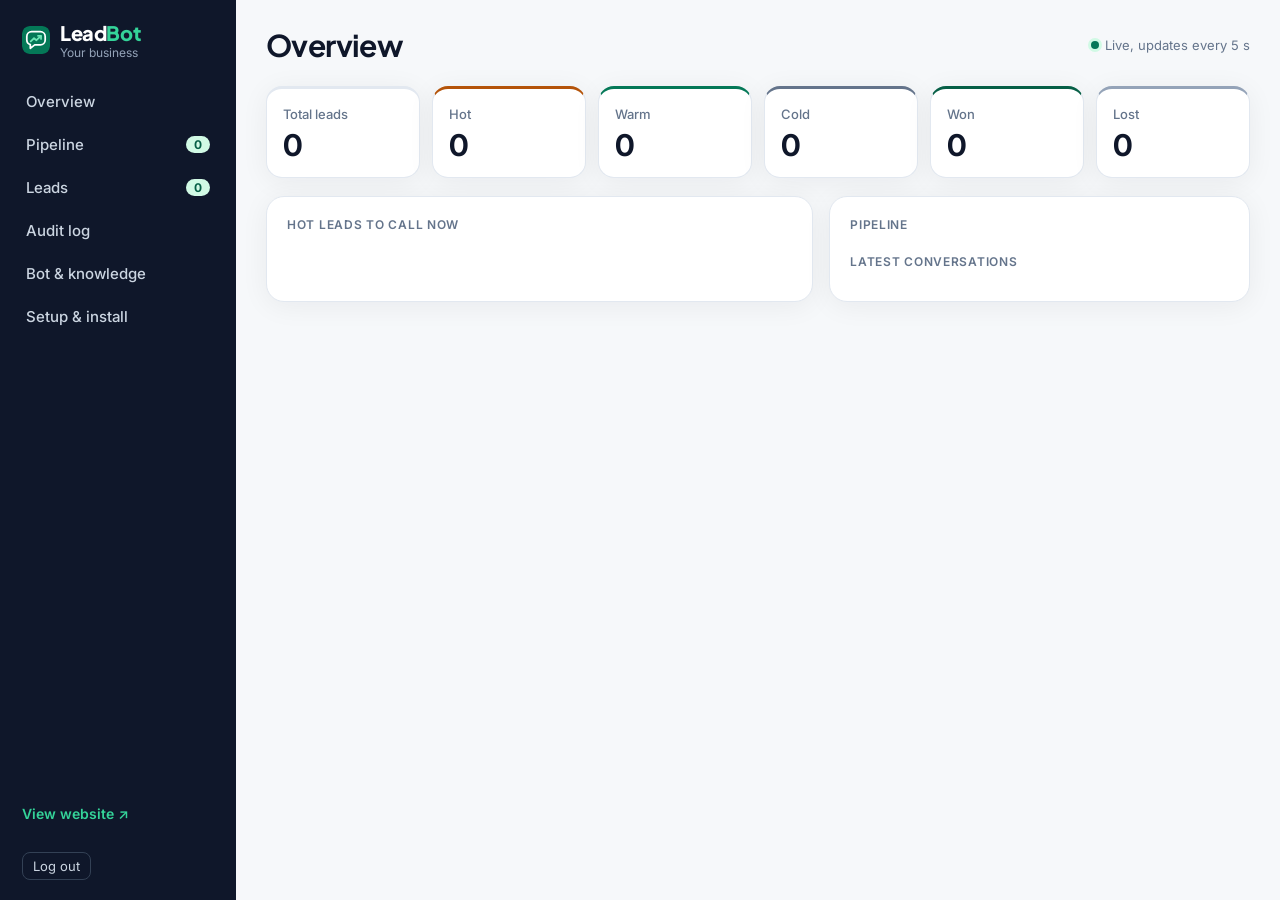
==== commit cb2e03b2: "Add the LeadBot logo ("Rising lead") with favicons and app icons static/brand/: the mark (a chat bub" ====
--- a/static/admin.html
+++ b/static/admin.html
@@ -4,14 +4,19 @@
   <meta charset="utf-8">
   <meta name="viewport" content="width=device-width, initial-scale=1">
   <title>LeadBot Admin Panel</title>
+  <link rel="icon" href="/static/brand/favicon.svg" type="image/svg+xml">
+  <link rel="icon" href="/static/brand/favicon-32.png" sizes="32x32" type="image/png">
+  <link rel="apple-touch-icon" href="/static/brand/apple-touch-icon.png">
+  <link rel="manifest" href="/static/brand/site.webmanifest">
+  <meta name="theme-color" content="#047857">
   <link rel="stylesheet" href="/static/fonts/fonts.css">
   <link rel="stylesheet" href="/static/admin.css">
 </head>
 <body>
   <aside class="side">
     <div class="brand">
-      <svg viewBox="0 0 32 32" aria-hidden="true"><circle cx="16" cy="16" r="7" fill="#34D399"/><g stroke="#34D399" stroke-width="2.5" stroke-linecap="round"><path d="M16 2v4M16 26v4M2 16h4M26 16h4M6 6l2.8 2.8M23.2 23.2 26 26M6 26l2.8-2.8M23.2 8.8 26 6"/></g></svg>
-      <div>LeadBot<small id="biz">Your business</small></div>
+      <img class="mark" src="/static/brand/logo-mark.svg" alt="" width="28" height="28">
+      <div>Lead<span class="bot">Bot</span><small id="biz">Your business</small></div>
     </div>
     <nav>
       <a href="#overview" data-page="overview">Overview</a>
@@ -20,6 +25,7 @@
       <a href="#audit" data-page="audit">Audit log</a>
       <a href="#bot" data-page="bot">Bot &amp; knowledge <span id="nav-un" class="count alert" title="Unanswered questions" hidden>0</span></a>
       <a href="/app/setup">Setup &amp; install</a>
+      <a id="agency-link" href="/agency" hidden>Agency view &#8599;</a>
     </nav>
     <div class="side-foot">
       <a id="site-link" href="/" target="_blank">View website &#8599;</a>
@@ -30,6 +36,10 @@
   </aside>
 
   <main>
+    <div id="support-bar" class="support-bar" role="status" hidden>
+      <span>Support view: you are seeing <b id="support-biz"></b> as its owner does. Everything you change is logged under your name.</span>
+      <button id="support-exit" class="btn" type="button">Back to agency</button>
+    </div>
     <header class="top">
       <h1 id="page-title">Overview</h1>
       <span class="live"><i></i> Live, updates every 5 s</span>
@@ -73,7 +83,10 @@
     <section id="page-leads" class="page" hidden>
       <div class="toolbar">
         <div id="tabs" class="tabs" role="tablist"></div>
-        <input id="search" type="search" placeholder="Search name, phone, need...">
+        <div class="toolbar-right">
+          <input id="search" type="search" placeholder="Search name, phone, need...">
+          <a id="export" class="btn ghost" href="/api/leads.csv" download title="All your leads as a spreadsheet (opens in Excel or Google Sheets)">Download CSV</a>
+        </div>
       </div>
       <p class="hint">Hot, Warm and Cold show open leads (any stage except Won or Lost). Won and Lost are closed deals you marked yourself.</p>
       <div class="table-wrap">
@@ -214,6 +227,8 @@
 
       <h3>Details</h3>
       <dl id="d-fields" class="fields"></dl>
+      <a id="d-wa" class="btn wa-btn" target="_blank" rel="noopener" hidden>Message on WhatsApp</a>
+      <p class="hint wa-hint">Opens WhatsApp with their number and a ready greeting you can edit before sending.</p>
 
       <h3>Stage</h3>
       <div id="d-status" class="seg"></div>
--- a/static/fonts/fonts.css
+++ b/static/fonts/fonts.css
@@ -1,7 +1,13 @@
-/* Headings use Plus Jakarta Sans from Google Fonts; offline, they fall back to the local Inter below. */
-@import url("https://fonts.googleapis.com/css2?family=Plus+Jakarta+Sans:wght@500;600;700;800&display=swap");
-/* Local copies of Fraunces and Inter (SIL Open Font License, see the OFL files here), so every
-   page shows the right fonts with no internet. Variable fonts: one file covers every weight. */
+/* Local copies of Plus Jakarta Sans (headings) and Inter (body text), both under the SIL Open Font
+   License (see the OFL files here), so every page shows the right fonts with no internet.
+   Variable fonts: one file covers every weight. Fraunces is kept here only for the report PDF. */
+@font-face {
+  font-family: "Plus Jakarta Sans";
+  src: url("/static/fonts/PlusJakartaSans-Variable.ttf") format("truetype");
+  font-weight: 200 800;
+  font-style: normal;
+  font-display: swap;
+}
 @font-face {
   font-family: "Inter";
   src: url("/static/fonts/Inter-Variable.ttf") format("truetype");
@@ -9,19 +15,3 @@
   font-style: normal;
   font-display: swap;
 }
-@font-face {
-  font-family: "Fraunces";
-  src: url("/static/fonts/Fraunces-Variable.ttf") format("truetype");
-  font-weight: 100 900;
-  font-style: normal;
-  font-display: swap;
-}
-@font-face {
-  font-family: "Fraunces";
-  src: url("/static/fonts/Fraunces-Italic-Variable.ttf") format("truetype");
-  font-weight: 100 900;
-  font-style: italic;
-  font-display: swap;
-}
-/* Fraunces has a "wonky" axis that swaps in quirky letter shapes (mostly in italics); keep the standard shapes. */
-*, *::before, *::after { font-variation-settings: "WONK" 0 !important; }
--- a/static/admin.css
+++ b/static/admin.css
@@ -1,4 +1,4 @@
-/* LeadBot admin panel. Fonts: Fraunces (headings) + Inter (everything else). */
+/* LeadBot admin panel. Fonts: Plus Jakarta Sans (headings) + Inter (everything else), both local. */
 :root {
   /* palette */
   --ink: #0F172A; --ink-2: #334155; --text: #475569; --muted: #64748B; --faint: #94A3B8;
@@ -274,3 +274,38 @@
 
 /* ---------- Commerce Emerald skin ---------- */
 h1, h2, h3 { font-weight: 700; letter-spacing: -.02em; }
+
+/* WhatsApp: WhatsApp's dark green, which keeps white text readable */
+.wa { display: inline-grid; place-items: center; width: 24px; height: 24px; border-radius: 50%; background: #128C7E; color: #fff;
+      vertical-align: middle; flex: none; text-decoration: none; }
+.wa:hover { background: #075E54; }
+.wa-phone { display: inline-flex; align-items: center; gap: 4px; min-width: 0; color: #128C7E; font-weight: 600; text-decoration: none; }
+.wa-phone span { white-space: nowrap; }
+.deal-foot { flex-wrap: wrap; row-gap: 2px; }  /* a full phone number matters more than one line */
+.wa-phone svg { flex: none; width: 13px; height: 13px; }
+.wa-phone:hover { color: #075E54; text-decoration: underline; }
+.mini .item .wa { margin-right: 2px; }
+.wa-btn { display: inline-flex; align-items: center; gap: 8px; margin-top: 14px; background: #128C7E; color: #fff; text-decoration: none; }
+.wa-btn:hover { background: #075E54; }
+.wa-btn[hidden], #d-wa[hidden] + .wa-hint { display: none; }
+.wa-hint { margin: 6px 0 0; font-size: 12px; }
+.toolbar-right { display: flex; gap: 8px; align-items: center; flex-wrap: wrap; }
+#export { white-space: nowrap; }
+@media (max-width: 760px) { .toolbar-right { width: 100%; } .toolbar-right #search { flex: 1; } }
+
+/* ---------- agency view and support view ---------- */
+.support-bar { display: flex; justify-content: space-between; align-items: center; gap: 12px; flex-wrap: wrap;
+  background: #FEF3C7; color: #78350F; border: 1px solid #FCD34D; border-radius: 12px; padding: 10px 14px; margin-bottom: 18px; font-size: 14px; }
+.support-bar .btn { background: #B45309; padding: 7px 12px; font-size: 13px; }
+main > .box { margin-top: 18px; }
+main > .box .toolbar h2 { margin: 0; }
+td.actions { white-space: nowrap; }
+td.actions .btn { padding: 6px 10px; font-size: 12px; margin: 2px 4px 2px 0; }
+tr.paused td { opacity: .6; }
+tr.paused td.actions { opacity: 1; }
+.sub-link { font-size: 12px; color: var(--green); text-decoration: none; margin-left: 4px; }
+.sub-link:hover { text-decoration: underline; }
+.brand .mark { display: block; width: 28px; height: 28px; border-radius: 8px; flex: none; }
+.brand { font-weight: 800; letter-spacing: -.02em; }
+.brand .bot { color: #34D399; }
+.brand small { letter-spacing: 0; }
